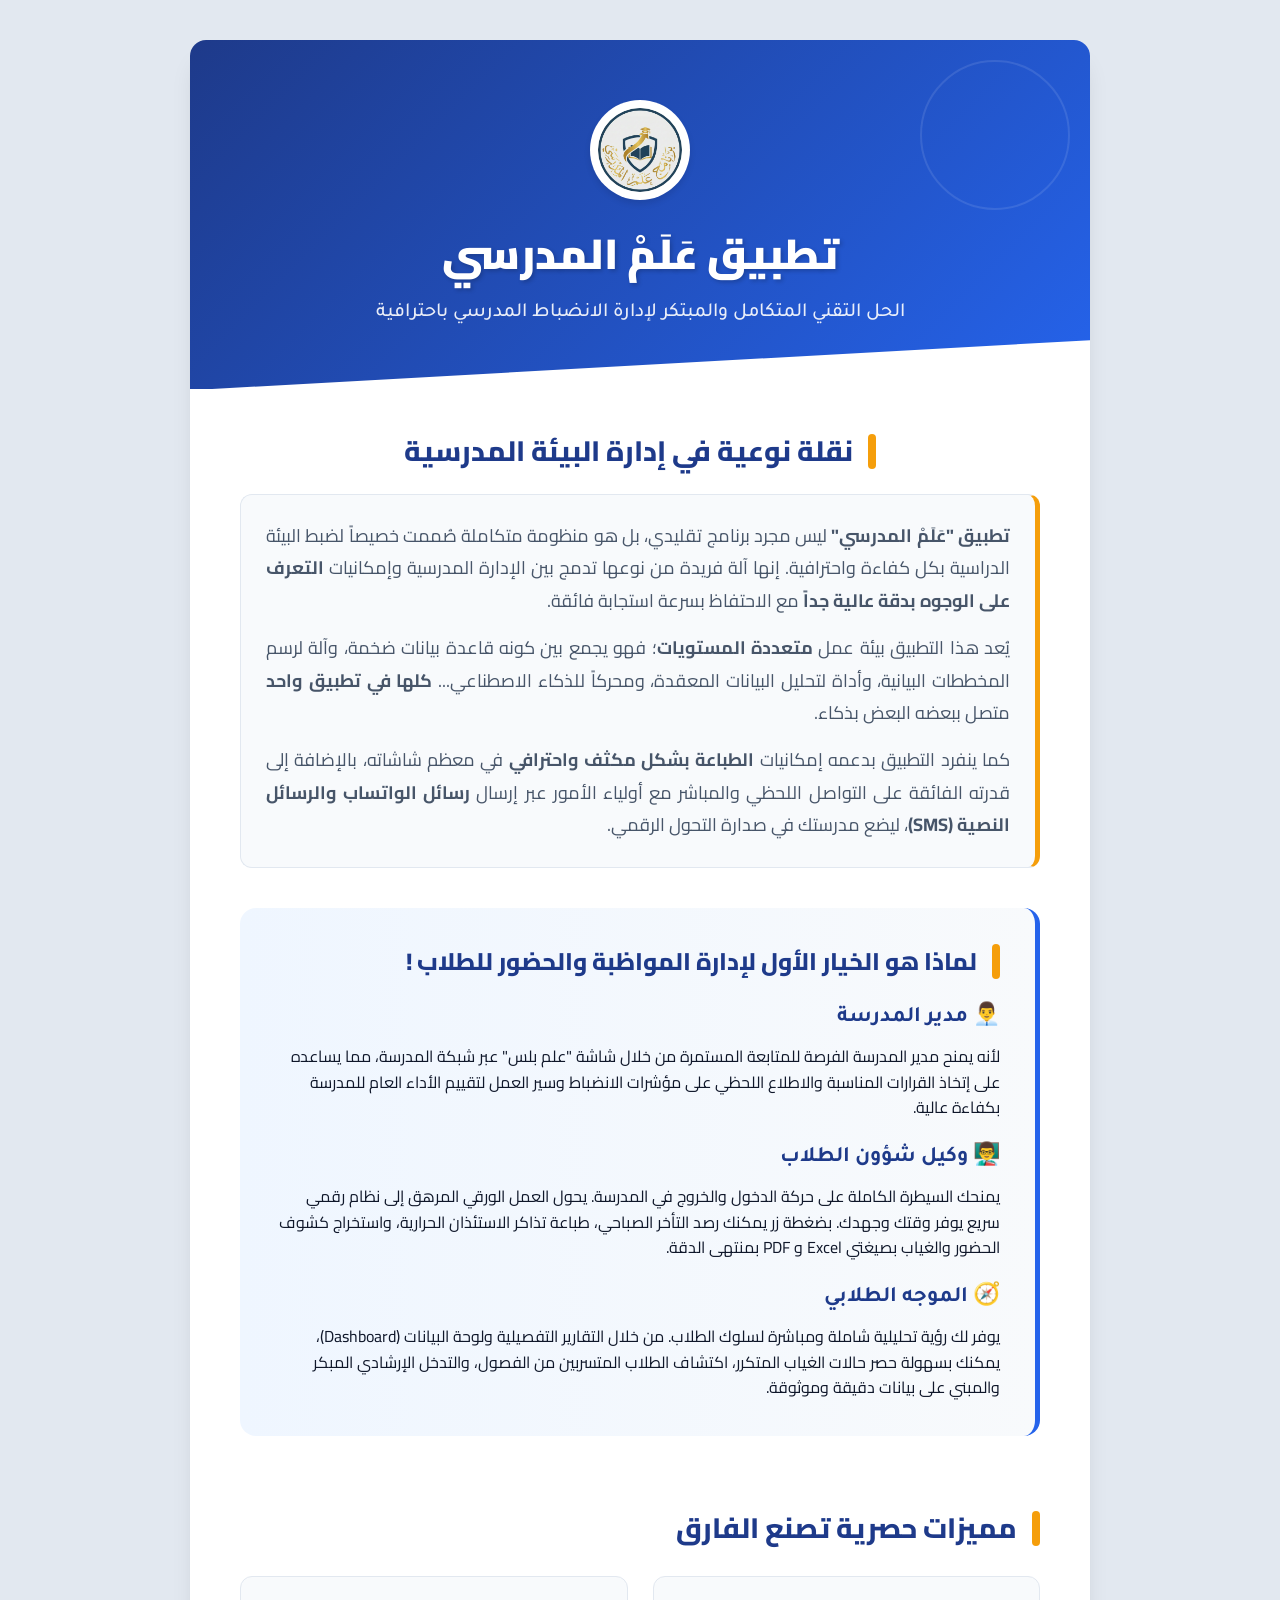
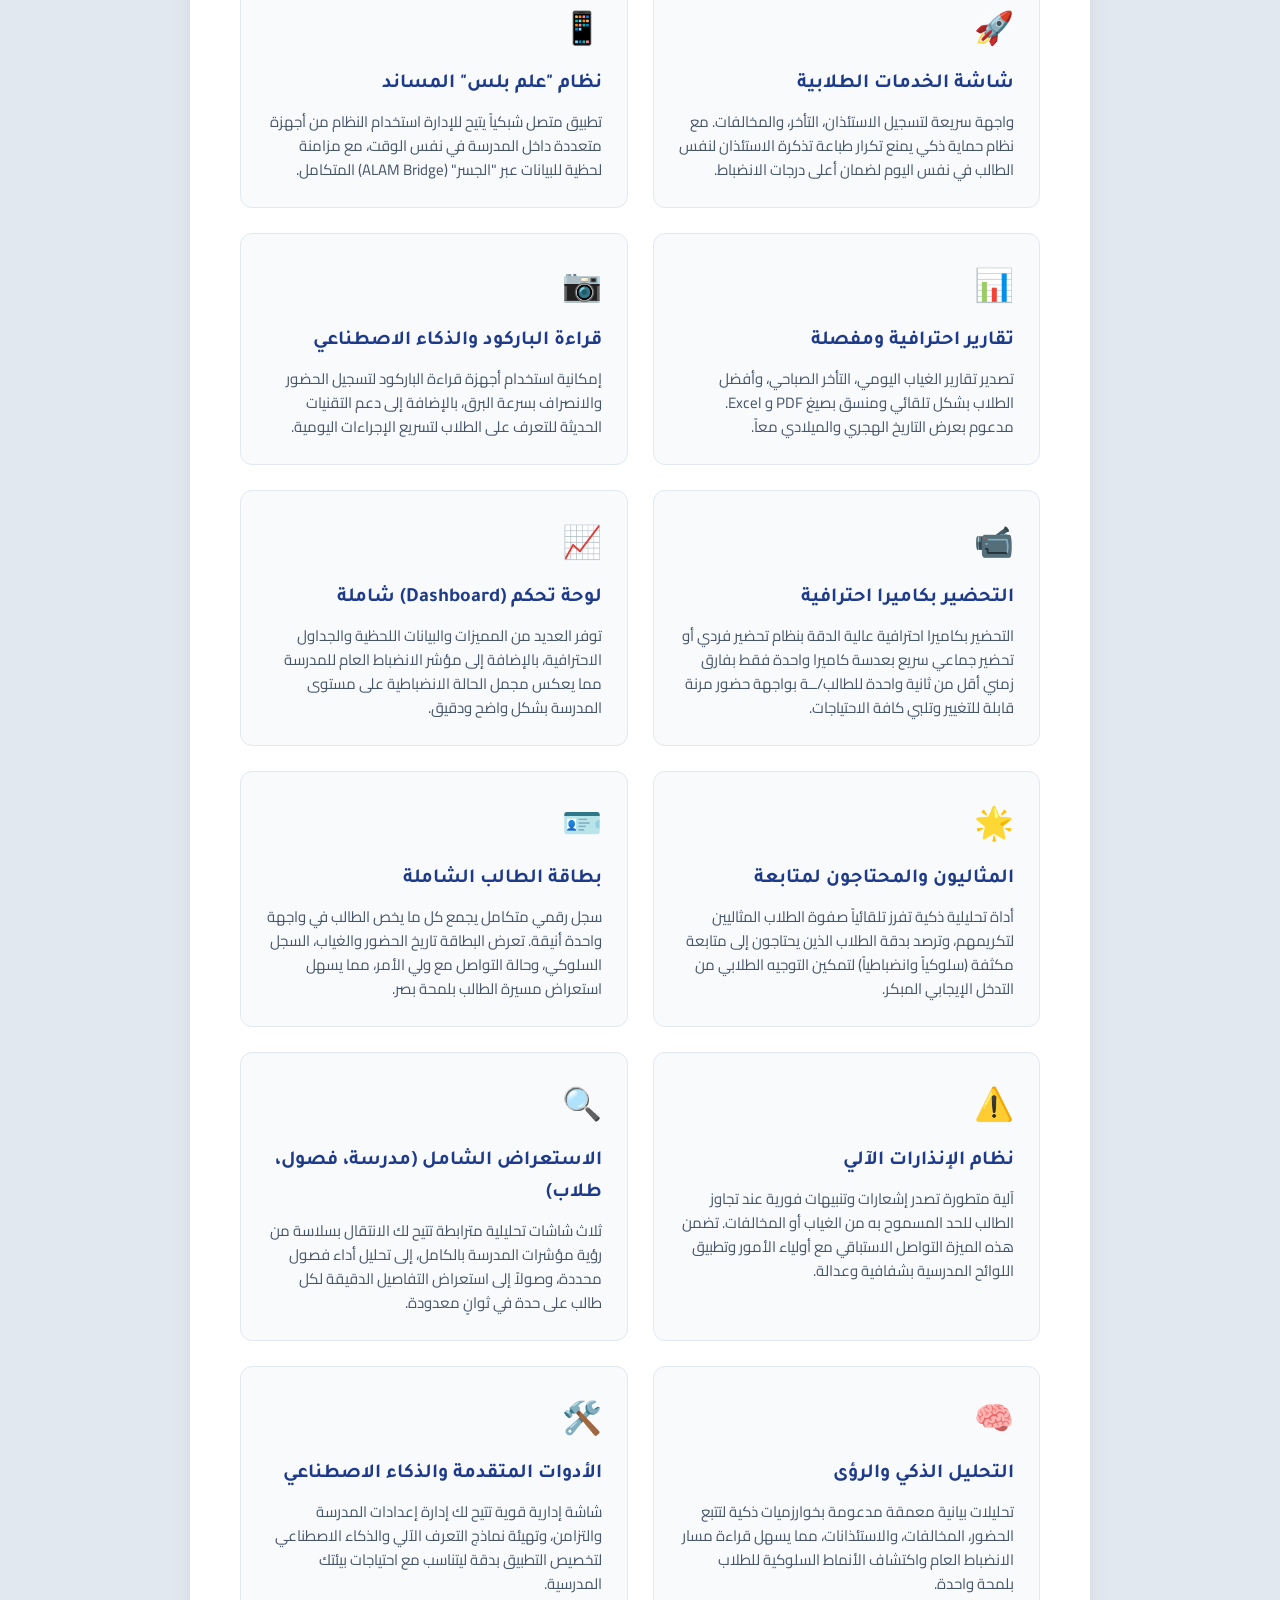
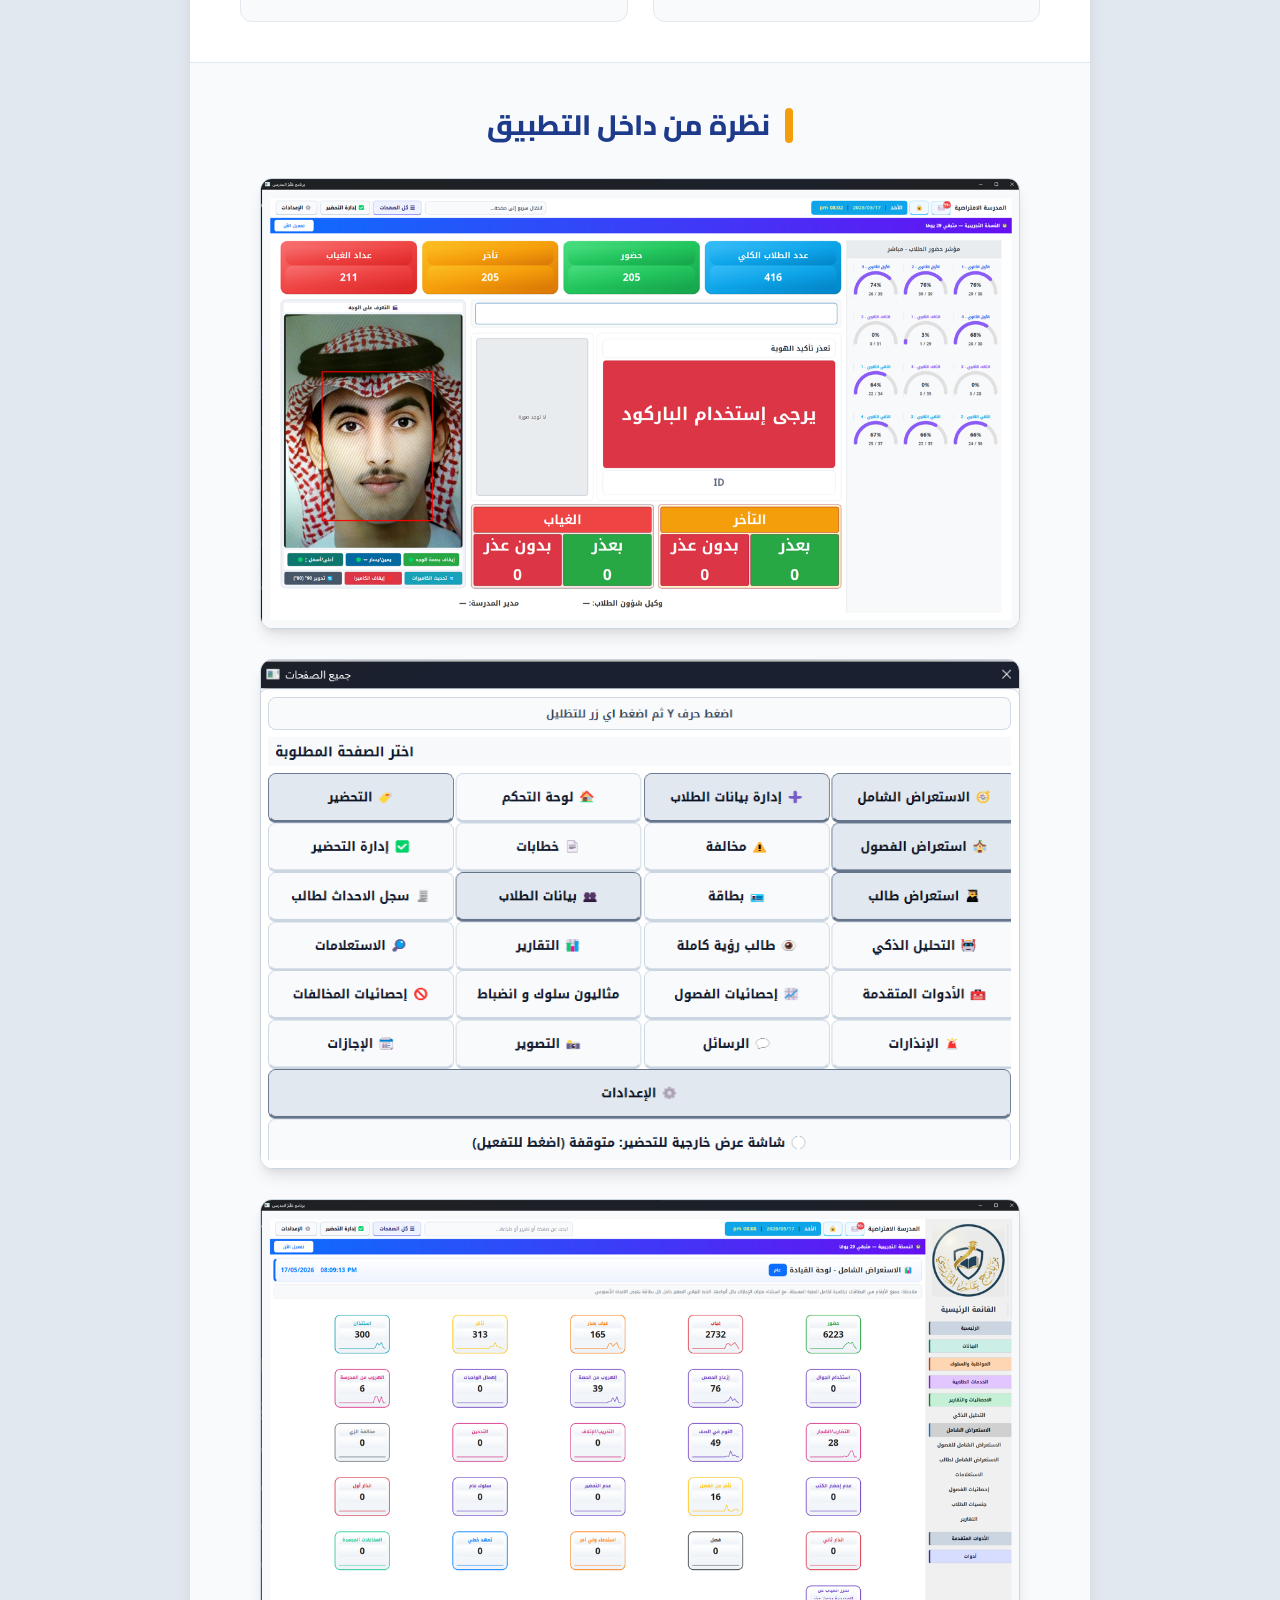
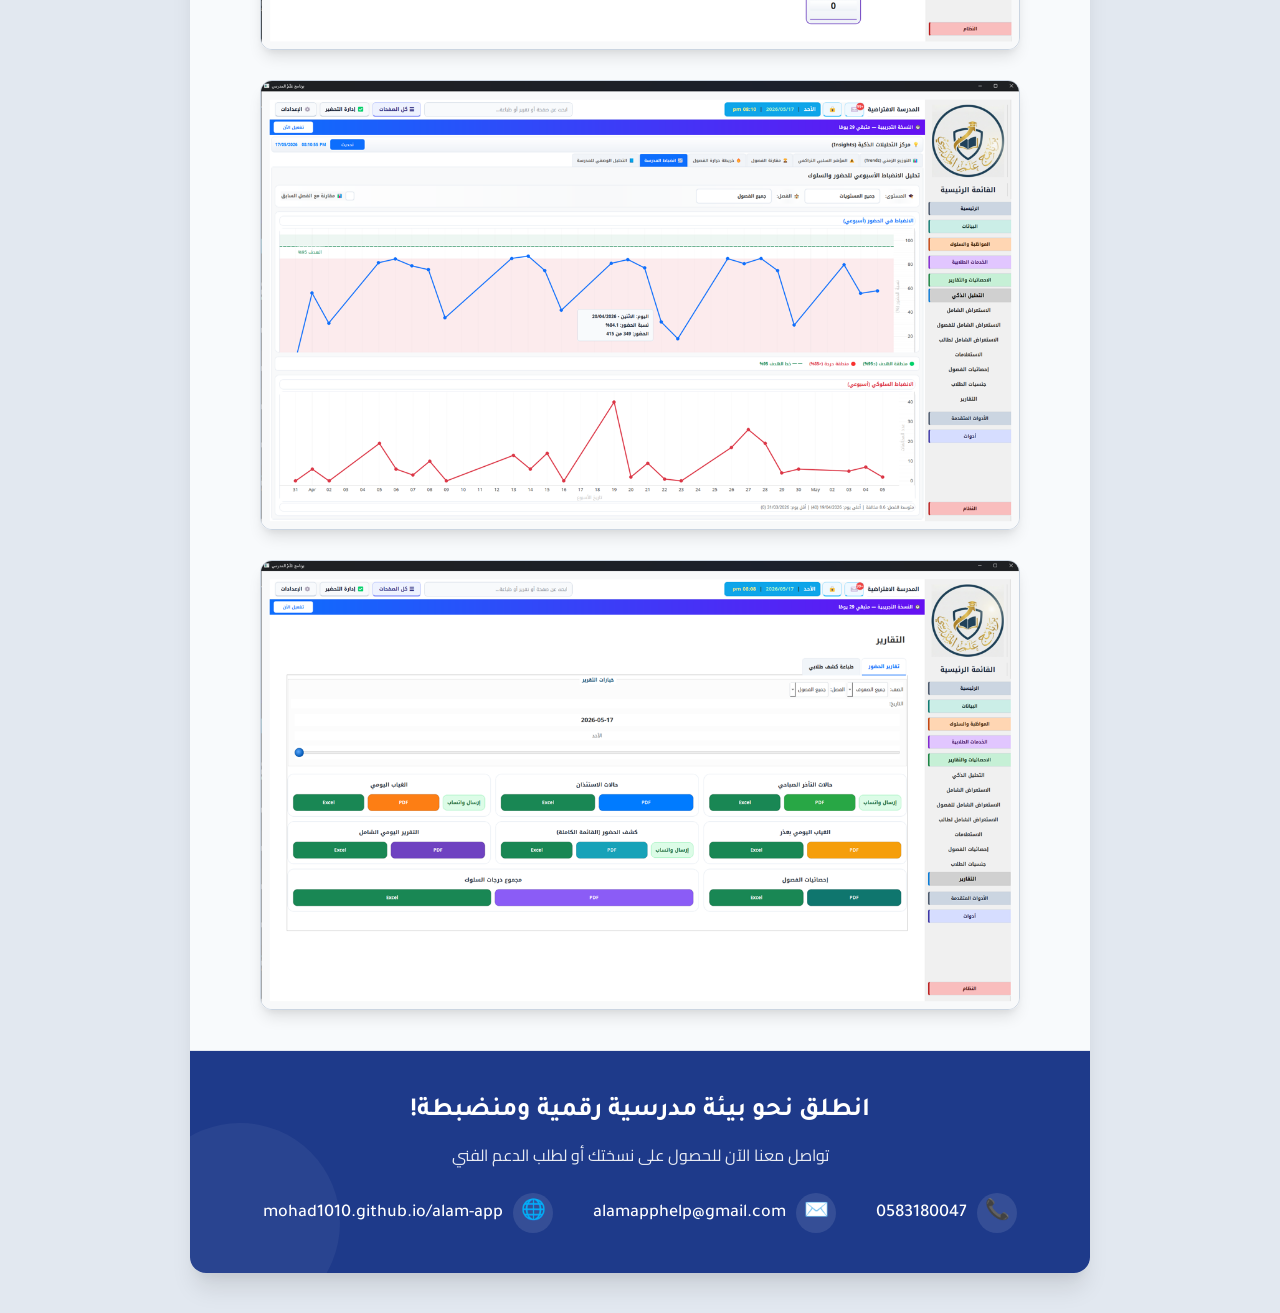
==== brochure.html @ b14b3588 "Add ALAM Brochure with screenshots" ====
<!DOCTYPE html>
<html lang="ar" dir="rtl">
<head>
    <meta charset="UTF-8">
    <meta name="viewport" content="width=device-width, initial-scale=1.0">
    <title>بروشور تطبيق عَلَمْ المدرسي</title>
    <link rel="preconnect" href="https://fonts.googleapis.com">
    <link rel="preconnect" href="https://fonts.gstatic.com" crossorigin>
    <link href="https://fonts.googleapis.com/css2?family=Cairo:wght@400;600;700;900&family=Tajawal:wght@400;500;700;800&display=swap" rel="stylesheet">
    <style>
        :root {
            --primary-color: #1e3a8a; /* Deep Blue */
            --secondary-color: #2563eb; /* Bright Blue */
            --accent-color: #f59e0b; /* Golden Yellow */
            --bg-light: #f8fafc;
            --text-dark: #0f172a;
            --text-muted: #475569;
            --white: #ffffff;
        }

        * {
            margin: 0;
            padding: 0;
            box-sizing: border-box;
        }

        body {
            font-family: 'Cairo', sans-serif;
            background-color: #e2e8f0;
            color: var(--text-dark);
            line-height: 1.6;
        }

        /* Container for the brochure (A4 proportions approx) */
        .brochure-container {
            max-width: 900px;
            margin: 40px auto;
            background: var(--white);
            box-shadow: 0 20px 25px -5px rgba(0, 0, 0, 0.1), 0 10px 10px -5px rgba(0, 0, 0, 0.04);
            border-radius: 16px;
            overflow: hidden;
            position: relative;
        }

        /* Header Section */
        .header {
            background: linear-gradient(135deg, var(--primary-color) 0%, var(--secondary-color) 100%);
            color: var(--white);
            text-align: center;
            padding: 60px 20px;
            position: relative;
        }

        .header::after {
            content: '';
            position: absolute;
            bottom: -1px;
            left: 0;
            width: 100%;
            height: 50px;
            background: var(--white);
            clip-path: polygon(0 100%, 100% 100%, 100% 0);
        }

        .logo-circle {
            width: 100px;
            height: 100px;
            background: var(--white);
            border-radius: 50%;
            margin: 0 auto 20px;
            display: flex;
            align-items: center;
            justify-content: center;
            box-shadow: 0 4px 6px rgba(0,0,0,0.1);
        }

        .logo-circle span {
            font-family: 'Tajawal', sans-serif;
            font-size: 36px;
            font-weight: 800;
            color: var(--primary-color);
        }

        .header h1 {
            font-size: 42px;
            font-weight: 900;
            margin-bottom: 10px;
            text-shadow: 2px 2px 4px rgba(0,0,0,0.2);
        }

        .header p {
            font-family: 'Tajawal', sans-serif;
            font-size: 20px;
            font-weight: 500;
            opacity: 0.9;
        }

        /* Content Sections */
        .section {
            padding: 40px 50px;
        }

        .section-title {
            font-size: 28px;
            font-weight: 800;
            color: var(--primary-color);
            margin-bottom: 25px;
            display: flex;
            align-items: center;
            gap: 15px;
        }

        .section-title::before {
            content: '';
            display: block;
            width: 8px;
            height: 35px;
            background-color: var(--accent-color);
            border-radius: 4px;
        }

        /* Grid Layouts */
        .features-grid {
            display: grid;
            grid-template-columns: repeat(auto-fit, minmax(350px, 1fr));
            gap: 25px;
        }

        .feature-card {
            background: var(--bg-light);
            border: 1px solid #e2e8f0;
            border-radius: 12px;
            padding: 25px;
            transition: transform 0.3s ease, box-shadow 0.3s ease;
            position: relative;
            overflow: hidden;
        }

        .feature-card:hover {
            transform: translateY(-5px);
            box-shadow: 0 10px 15px -3px rgba(0, 0, 0, 0.1);
            border-color: var(--secondary-color);
        }

        .feature-icon {
            font-size: 32px;
            margin-bottom: 15px;
            color: var(--secondary-color);
        }

        .feature-title {
            font-family: 'Tajawal', sans-serif;
            font-size: 20px;
            font-weight: 700;
            color: var(--primary-color);
            margin-bottom: 10px;
        }

        .feature-desc {
            font-size: 15px;
            color: var(--text-muted);
        }

        /* Why They Need It Section */
        .target-audience {
            background: linear-gradient(to right, #eff6ff, #f8fafc);
            border-radius: 16px;
            padding: 35px;
            margin: 30px 50px;
            border-right: 5px solid var(--secondary-color);
        }

        .target-item {
            margin-bottom: 20px;
        }
        
        .target-item:last-child {
            margin-bottom: 0;
        }

        .target-item h3 {
            font-family: 'Tajawal', sans-serif;
            font-size: 22px;
            color: var(--primary-color);
            margin-bottom: 8px;
            display: flex;
            align-items: center;
            gap: 10px;
        }

        /* Call to Action & Footer */
        .footer {
            background: var(--primary-color);
            color: var(--white);
            text-align: center;
            padding: 40px 20px;
            position: relative;
        }

        .contact-grid {
            display: flex;
            justify-content: center;
            gap: 40px;
            margin-top: 20px;
            flex-wrap: wrap;
        }

        .contact-item {
            display: flex;
            align-items: center;
            gap: 10px;
            font-size: 18px;
            font-family: 'Tajawal', sans-serif;
            font-weight: 500;
        }

        .contact-icon {
            background: rgba(255,255,255,0.1);
            width: 40px;
            height: 40px;
            display: flex;
            align-items: center;
            justify-content: center;
            border-radius: 50%;
            font-size: 20px;
        }

        /* Decorative Elements */
        .shape-1 {
            position: absolute;
            top: 20px;
            right: 20px;
            width: 150px;
            height: 150px;
            border: 2px solid rgba(255,255,255,0.1);
            border-radius: 50%;
        }

        .shape-2 {
            position: absolute;
            bottom: -50px;
            left: -50px;
            width: 200px;
            height: 200px;
            background: rgba(255,255,255,0.05);
            border-radius: 50%;
        }

        /* تحسينات الطباعة للحفاظ على الألوان والتصميم عند التحويل لـ PDF */
        @media print {
            * {
                -webkit-print-color-adjust: exact !important;
                print-color-adjust: exact !important;
            }
            body {
                background-color: white !important;
            }
            .brochure-container {
                box-shadow: none !important;
                margin: 0 !important;
                max-width: 100% !important;
                border-radius: 0 !important;
            }
            .feature-card, .target-item, img {
                page-break-inside: avoid !important;
            }
            .section {
                page-break-inside: avoid !important;
            }
            @page {
                margin: 0; /* إزالة هوامش الصفحة الافتراضية للطباعة */
            }
        }

    </style>
</head>
<body>

    <div class="brochure-container">
        <!-- Header -->
        <header class="header">
            <div class="shape-1"></div>
            <div class="logo-circle" style="padding: 8px;">
            <img src="logo.png" alt="شعار علم" style="width: 100%; height: 100%; object-fit: contain; border-radius: 50%;">
        </div>
            <h1>تطبيق عَلَمْ المدرسي</h1>
            <p>الحل التقني المتكامل والمبتكر لإدارة الانضباط المدرسي باحترافية</p>
        </header>

        <!-- Introduction Section -->
        <section class="section" style="background-color: #ffffff; padding-bottom: 10px;">
            <h2 class="section-title" style="justify-content: center; text-align: center; margin-bottom: 20px;">نقلة نوعية في إدارة البيئة المدرسية</h2>
            <div style="font-size: 18px; color: var(--text-muted); text-align: justify; line-height: 1.8; background: #f8fafc; padding: 25px; border-radius: 12px; border: 1px solid #e2e8f0; border-right: 5px solid var(--accent-color);">
                <p style="margin-bottom: 15px;">
                    <strong>تطبيق "عَلَمْ المدرسي"</strong> ليس مجرد برنامج تقليدي، بل هو منظومة متكاملة صُممت خصيصاً لضبط البيئة الدراسية بكل كفاءة واحترافية. إنها آلة فريدة من نوعها تدمج بين الإدارة المدرسية وإمكانيات <strong>التعرف على الوجوه بدقة عالية جداً</strong> مع الاحتفاظ بسرعة استجابة فائقة.
                </p>
                <p style="margin-bottom: 15px;">
                    يُعد هذا التطبيق بيئة عمل <strong>متعددة المستويات</strong>؛ فهو يجمع بين كونه قاعدة بيانات ضخمة، وآلة لرسم المخططات البيانية، وأداة لتحليل البيانات المعقدة، ومحركاً للذكاء الاصطناعي... <strong>كلها في تطبيق واحد</strong> متصل ببعضه البعض بذكاء.
                </p>
                <p>
                    كما ينفرد التطبيق بدعمه إمكانيات <strong>الطباعة بشكل مكثف واحترافي</strong> في معظم شاشاته، بالإضافة إلى قدرته الفائقة على التواصل اللحظي والمباشر مع أولياء الأمور عبر إرسال <strong>رسائل الواتساب والرسائل النصية (SMS)</strong>، ليضع مدرستك في صدارة التحول الرقمي.
                </p>
            </div>
        </section>

        <!-- Target Audience Section -->
        <div class="target-audience">
            <h2 class="section-title" style="font-size: 24px; margin-bottom: 20px;">لماذا هو الخيار الأول لإدارة المواظبة والحضور للطلاب !</h2>
            
            <div class="target-item">
                <h3>👨‍💼 مدير المدرسة</h3>
                <p>لأنه يمنح مدير المدرسة الفرصة للمتابعة المستمرة من خلال شاشة "علم بلس" عبر شبكة المدرسة، مما يساعده على إتخاذ القرارات المناسبة والاطلاع اللحظي على مؤشرات الانضباط وسير العمل لتقييم الأداء العام للمدرسة بكفاءة عالية.</p>
            </div>

            <div class="target-item">
                <h3>👨‍🏫 وكيل شؤون الطلاب</h3>
                <p>يمنحك السيطرة الكاملة على حركة الدخول والخروج في المدرسة. يحول العمل الورقي المرهق إلى نظام رقمي سريع يوفر وقتك وجهدك. بضغطة زر يمكنك رصد التأخر الصباحي، طباعة تذاكر الاستئذان الحرارية، واستخراج كشوف الحضور والغياب بصيغتي Excel و PDF بمنتهى الدقة.</p>
            </div>

            <div class="target-item">
                <h3>🧭 الموجه الطلابي</h3>
                <p>يوفر لك رؤية تحليلية شاملة ومباشرة لسلوك الطلاب. من خلال التقارير التفصيلية ولوحة البيانات (Dashboard)، يمكنك بسهولة حصر حالات الغياب المتكرر، اكتشاف الطلاب المتسربين من الفصول، والتدخل الإرشادي المبكر والمبني على بيانات دقيقة وموثوقة.</p>
            </div>
        </div>

        <!-- Features Section -->
        <section class="section">
            <h2 class="section-title">مميزات حصرية تصنع الفارق</h2>
            
            <div class="features-grid">
                <!-- Feature 1 -->
                <div class="feature-card">
                    <div class="feature-icon">🚀</div>
                    <h3 class="feature-title">شاشة الخدمات الطلابية</h3>
                    <p class="feature-desc">واجهة سريعة لتسجيل الاستئذان، التأخر، والمخالفات. مع نظام حماية ذكي يمنع تكرار طباعة تذكرة الاستئذان لنفس الطالب في نفس اليوم لضمان أعلى درجات الانضباط.</p>
                </div>

                <!-- Feature 2 -->
                <div class="feature-card">
                    <div class="feature-icon">📱</div>
                    <h3 class="feature-title">نظام "علم بلس" المساند</h3>
                    <p class="feature-desc">تطبيق متصل شبكياً يتيح للإدارة استخدام النظام من أجهزة متعددة داخل المدرسة في نفس الوقت، مع مزامنة لحظية للبيانات عبر "الجسر" (ALAM Bridge) المتكامل.</p>
                </div>

                <!-- Feature 3 -->
                <div class="feature-card">
                    <div class="feature-icon">📊</div>
                    <h3 class="feature-title">تقارير احترافية ومفصلة</h3>
                    <p class="feature-desc">تصدير تقارير الغياب اليومي، التأخر الصباحي، وأفضل الطلاب بشكل تلقائي ومنسق بصيغ PDF و Excel. مدعوم بعرض التاريخ الهجري والميلادي معاً.</p>
                </div>

                <!-- Feature 4 -->
                <div class="feature-card">
                    <div class="feature-icon">📷</div>
                    <h3 class="feature-title">قراءة الباركود والذكاء الاصطناعي</h3>
                    <p class="feature-desc">إمكانية استخدام أجهزة قراءة الباركود لتسجيل الحضور والانصراف بسرعة البرق، بالإضافة إلى دعم التقنيات الحديثة للتعرف على الطلاب لتسريع الإجراءات اليومية.</p>
                </div>

                <!-- Feature 5 -->
                <div class="feature-card">
                    <div class="feature-icon">📹</div>
                    <h3 class="feature-title">التحضير بكاميرا احترافية</h3>
                    <p class="feature-desc">التحضير بكاميرا احترافية عالية الدقة بنظام تحضير فردي أو تحضير جماعي سريع بعدسة كاميرا واحدة فقط بفارق زمني أقل من ثانية واحدة للطالب/ــة بواجهة حضور مرنة قابلة للتغيير وتلبي كافة الاحتياجات.</p>
                </div>

                <!-- Feature 6 -->
                <div class="feature-card">
                    <div class="feature-icon">📈</div>
                    <h3 class="feature-title">لوحة تحكم (Dashboard) شاملة</h3>
                    <p class="feature-desc">توفر العديد من المميزات والبيانات اللحظية والجداول الاحترافية، بالإضافة إلى مؤشر الانضباط العام للمدرسة مما يعكس مجمل الحالة الانضباطية على مستوى المدرسة بشكل واضح ودقيق.</p>
                </div>

                <!-- Feature 7 -->
                <div class="feature-card">
                    <div class="feature-icon">🌟</div>
                    <h3 class="feature-title">المثاليون والمحتاجون لمتابعة</h3>
                    <p class="feature-desc">أداة تحليلية ذكية تفرز تلقائياً صفوة الطلاب المثاليين لتكريمهم، وترصد بدقة الطلاب الذين يحتاجون إلى متابعة مكثفة (سلوكياً وانضباطياً) لتمكين التوجيه الطلابي من التدخل الإيجابي المبكر.</p>
                </div>

                <!-- Feature 8 -->
                <div class="feature-card">
                    <div class="feature-icon">🪪</div>
                    <h3 class="feature-title">بطاقة الطالب الشاملة</h3>
                    <p class="feature-desc">سجل رقمي متكامل يجمع كل ما يخص الطالب في واجهة واحدة أنيقة. تعرض البطاقة تاريخ الحضور والغياب، السجل السلوكي، وحالة التواصل مع ولي الأمر، مما يسهل استعراض مسيرة الطالب بلمحة بصر.</p>
                </div>

                <!-- Feature 9 -->
                <div class="feature-card">
                    <div class="feature-icon">⚠️</div>
                    <h3 class="feature-title">نظام الإنذارات الآلي</h3>
                    <p class="feature-desc">آلية متطورة تصدر إشعارات وتنبيهات فورية عند تجاوز الطالب للحد المسموح به من الغياب أو المخالفات. تضمن هذه الميزة التواصل الاستباقي مع أولياء الأمور وتطبيق اللوائح المدرسية بشفافية وعدالة.</p>
                </div>

                <!-- Feature 10 -->
                <div class="feature-card">
                    <div class="feature-icon">🔍</div>
                    <h3 class="feature-title">الاستعراض الشامل (مدرسة، فصول، طلاب)</h3>
                    <p class="feature-desc">ثلاث شاشات تحليلية مترابطة تتيح لك الانتقال بسلاسة من رؤية مؤشرات المدرسة بالكامل، إلى تحليل أداء فصول محددة، وصولاً إلى استعراض التفاصيل الدقيقة لكل طالب على حدة في ثوانٍ معدودة.</p>
                </div>

                <!-- Feature 11 -->
                <div class="feature-card">
                    <div class="feature-icon">🧠</div>
                    <h3 class="feature-title">التحليل الذكي والرؤى</h3>
                    <p class="feature-desc">تحليلات بيانية معمقة مدعومة بخوارزميات ذكية لتتبع الحضور، المخالفات، والاستئذانات، مما يسهل قراءة مسار الانضباط العام واكتشاف الأنماط السلوكية للطلاب بلمحة واحدة.</p>
                </div>

                <!-- Feature 12 -->
                <div class="feature-card">
                    <div class="feature-icon">🛠️</div>
                    <h3 class="feature-title">الأدوات المتقدمة والذكاء الاصطناعي</h3>
                    <p class="feature-desc">شاشة إدارية قوية تتيح لك إدارة إعدادات المدرسة والتزامن، وتهيئة نماذج التعرف الآلي والذكاء الاصطناعي لتخصيص التطبيق بدقة ليتناسب مع احتياجات بيئتك المدرسية.</p>
                </div>
            </div>
        </section>

        <!-- App Screenshots Section -->
        <section class="section" style="background-color: #f8fafc; border-top: 1px solid #e2e8f0; border-bottom: 1px solid #e2e8f0;">
            <h2 class="section-title" style="justify-content: center; margin-bottom: 30px;">نظرة من داخل التطبيق</h2>
            
            <div style="display: flex; flex-direction: column; gap: 30px; align-items: center; padding: 0 20px;">
                
                <!-- Image 1 -->
                <div style="width: 100%; max-width: 800px; border-radius: 12px; overflow: hidden; box-shadow: 0 10px 15px -3px rgba(0, 0, 0, 0.1), 0 4px 6px -2px rgba(0, 0, 0, 0.05); border: 1px solid #cbd5e1;">
                    <img src="screenshots/1.png" alt="واجهة التطبيق 1" style="width: 100%; height: auto; display: block;">
                </div>

                <!-- Image 2 -->
                <div style="width: 100%; max-width: 800px; border-radius: 12px; overflow: hidden; box-shadow: 0 10px 15px -3px rgba(0, 0, 0, 0.1), 0 4px 6px -2px rgba(0, 0, 0, 0.05); border: 1px solid #cbd5e1;">
                    <img src="screenshots/2.png" alt="واجهة التطبيق 2" style="width: 100%; height: auto; display: block;">
                </div>

                <!-- Image 3 -->
                <div style="width: 100%; max-width: 800px; border-radius: 12px; overflow: hidden; box-shadow: 0 10px 15px -3px rgba(0, 0, 0, 0.1), 0 4px 6px -2px rgba(0, 0, 0, 0.05); border: 1px solid #cbd5e1;">
                    <img src="screenshots/3.png" alt="واجهة التطبيق 3" style="width: 100%; height: auto; display: block;">
                </div>

                <!-- Image 4 -->
                <div style="width: 100%; max-width: 800px; border-radius: 12px; overflow: hidden; box-shadow: 0 10px 15px -3px rgba(0, 0, 0, 0.1), 0 4px 6px -2px rgba(0, 0, 0, 0.05); border: 1px solid #cbd5e1;">
                    <img src="screenshots/4.png" alt="واجهة التطبيق 4" style="width: 100%; height: auto; display: block;">
                </div>

                <!-- Image 5 -->
                <div style="width: 100%; max-width: 800px; border-radius: 12px; overflow: hidden; box-shadow: 0 10px 15px -3px rgba(0, 0, 0, 0.1), 0 4px 6px -2px rgba(0, 0, 0, 0.05); border: 1px solid #cbd5e1;">
                    <img src="screenshots/5.png" alt="واجهة التطبيق 5" style="width: 100%; height: auto; display: block;">
                </div>

            </div>
        </section>

        <!-- Footer / Contact -->
        <footer class="footer">
            <div class="shape-2"></div>
            <h2 style="font-family: 'Tajawal', sans-serif; font-size: 26px; margin-bottom: 10px;">انطلق نحو بيئة مدرسية رقمية ومنضبطة!</h2>
            <p style="opacity: 0.9; margin-bottom: 25px;">تواصل معنا الآن للحصول على نسختك أو لطلب الدعم الفني</p>
            
            <div class="contact-grid">
                <div class="contact-item">
                    <div class="contact-icon">📞</div>
                    <span>0583180047</span>
                </div>
                <div class="contact-item">
                    <div class="contact-icon">✉️</div>
                    <span>alamapphelp@gmail.com</span>
                </div>
                <div class="contact-item">
                    <div class="contact-icon">🌐</div>
                    <span>mohad1010.github.io/alam-app</span>
                </div>
            </div>
        </footer>
    </div>

</body>
</html>
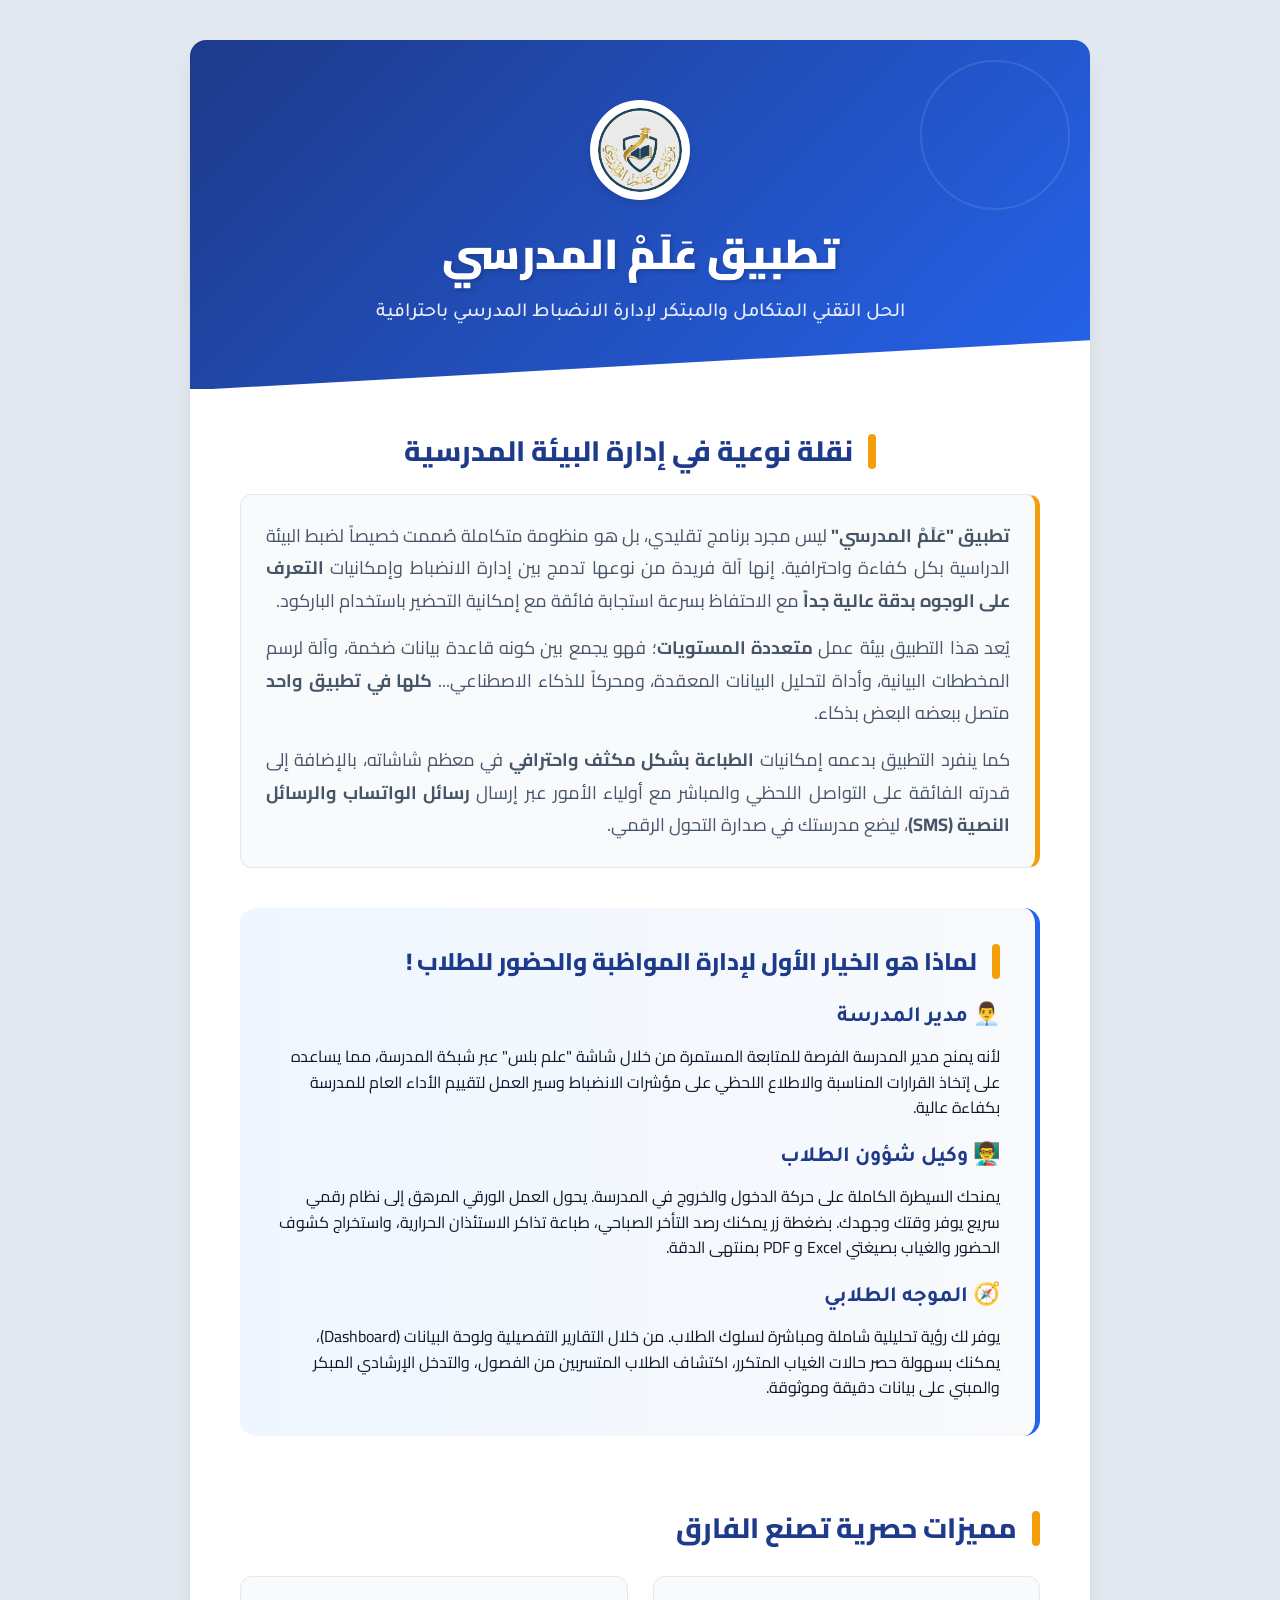
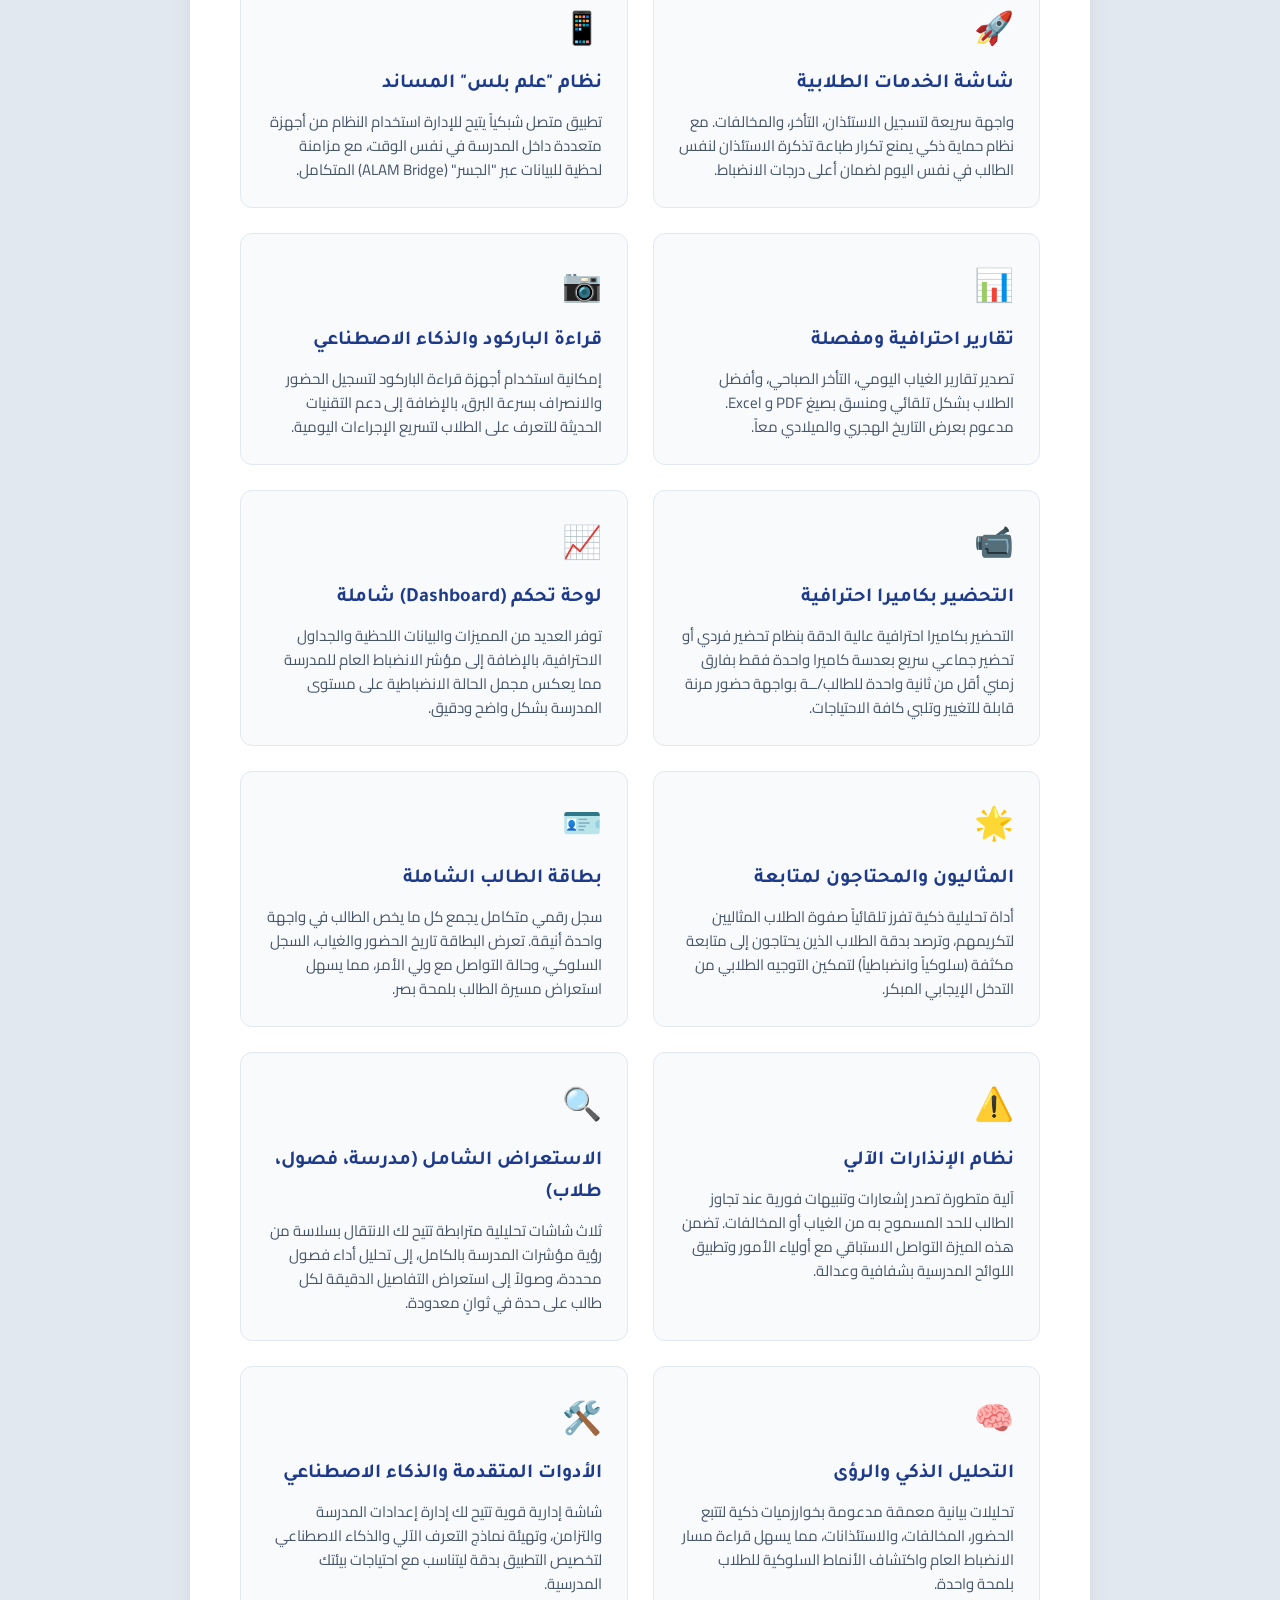
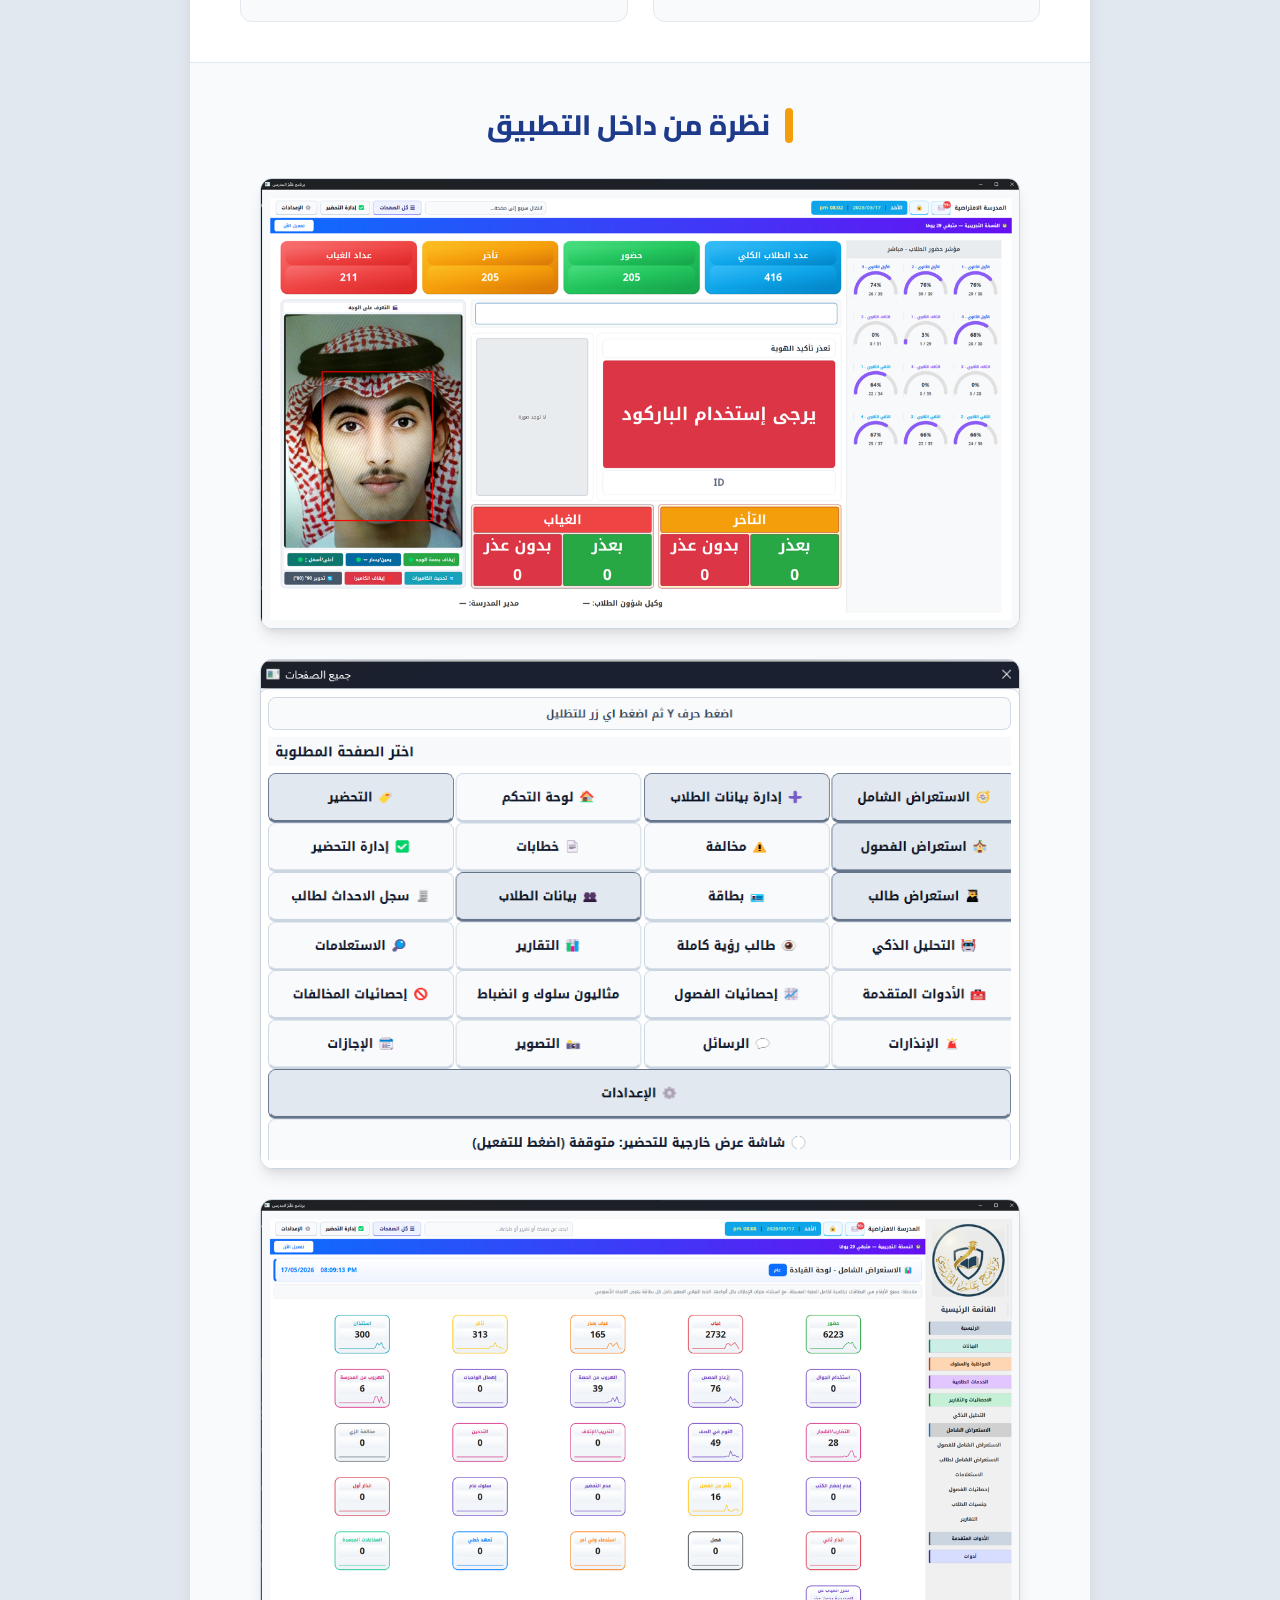
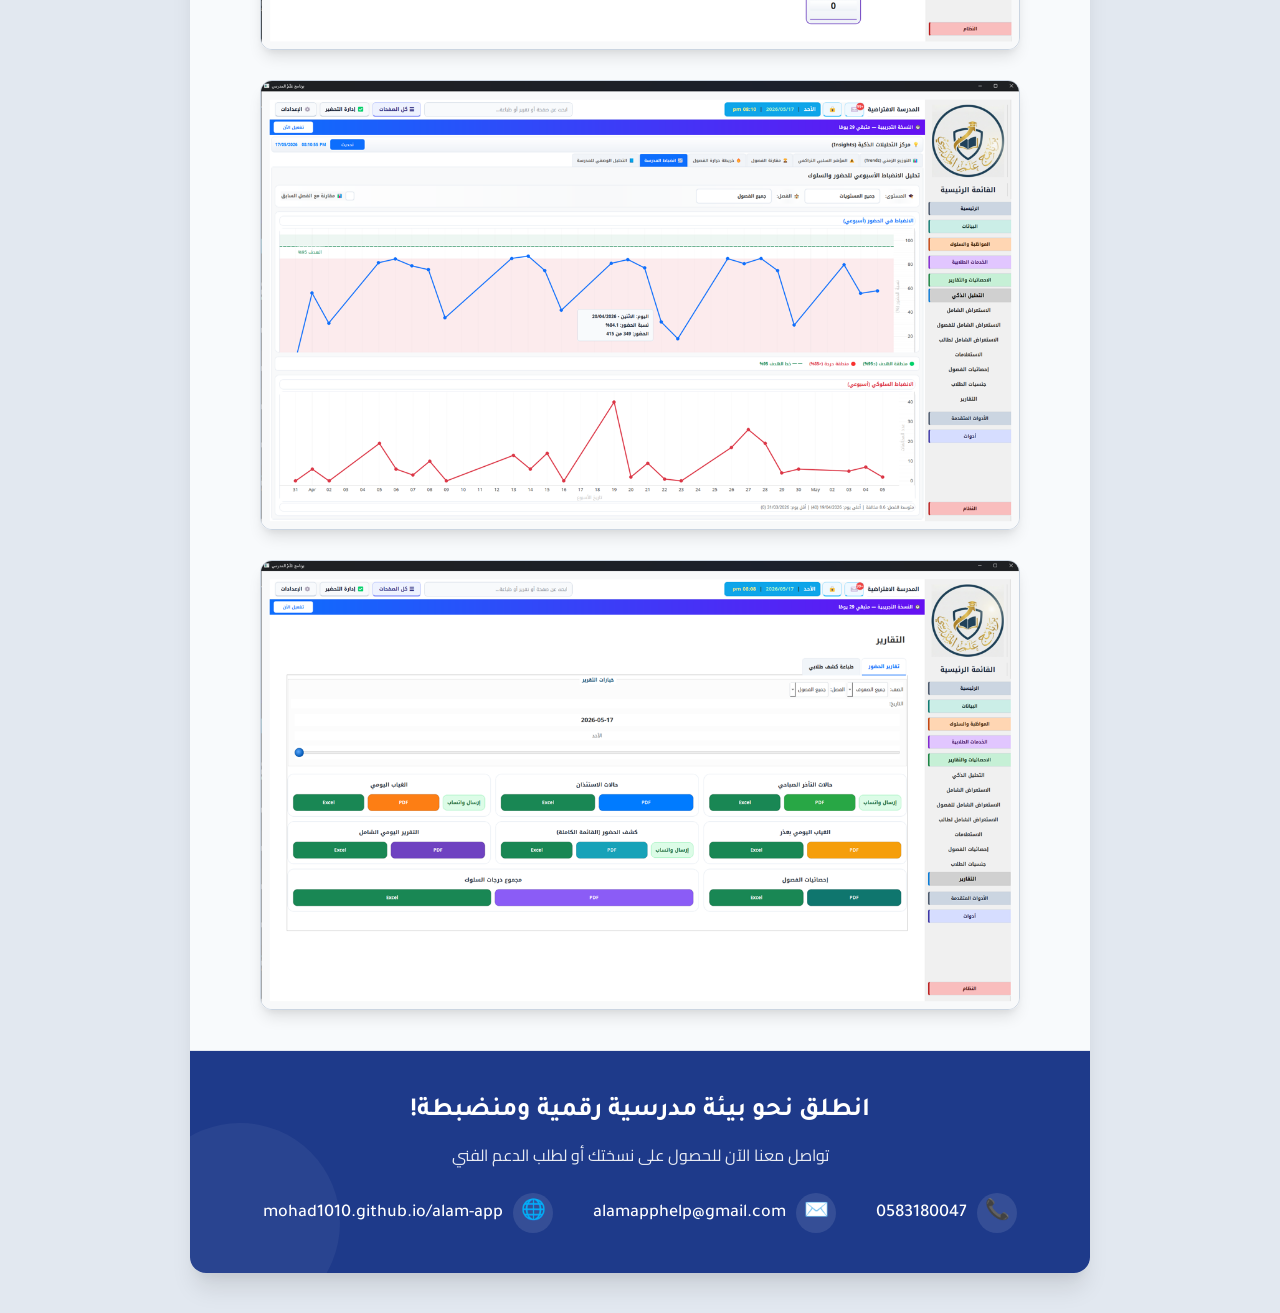
==== commit 47646278: "Update introduction text in brochure" ====
--- a/brochure.html
+++ b/brochure.html
@@ -292,7 +292,7 @@
             <h2 class="section-title" style="justify-content: center; text-align: center; margin-bottom: 20px;">نقلة نوعية في إدارة البيئة المدرسية</h2>
             <div style="font-size: 18px; color: var(--text-muted); text-align: justify; line-height: 1.8; background: #f8fafc; padding: 25px; border-radius: 12px; border: 1px solid #e2e8f0; border-right: 5px solid var(--accent-color);">
                 <p style="margin-bottom: 15px;">
-                    <strong>تطبيق "عَلَمْ المدرسي"</strong> ليس مجرد برنامج تقليدي، بل هو منظومة متكاملة صُممت خصيصاً لضبط البيئة الدراسية بكل كفاءة واحترافية. إنها آلة فريدة من نوعها تدمج بين الإدارة المدرسية وإمكانيات <strong>التعرف على الوجوه بدقة عالية جداً</strong> مع الاحتفاظ بسرعة استجابة فائقة.
+                    <strong>تطبيق "عَلَمْ المدرسي"</strong> ليس مجرد برنامج تقليدي، بل هو منظومة متكاملة صُممت خصيصاً لضبط البيئة الدراسية بكل كفاءة واحترافية. إنها آلة فريدة من نوعها تدمج بين إدارة الانضباط وإمكانيات <strong>التعرف على الوجوه بدقة عالية جداً</strong> مع الاحتفاظ بسرعة استجابة فائقة مع إمكانية التحضير باستخدام الباركود.
                 </p>
                 <p style="margin-bottom: 15px;">
                     يُعد هذا التطبيق بيئة عمل <strong>متعددة المستويات</strong>؛ فهو يجمع بين كونه قاعدة بيانات ضخمة، وآلة لرسم المخططات البيانية، وأداة لتحليل البيانات المعقدة، ومحركاً للذكاء الاصطناعي... <strong>كلها في تطبيق واحد</strong> متصل ببعضه البعض بذكاء.
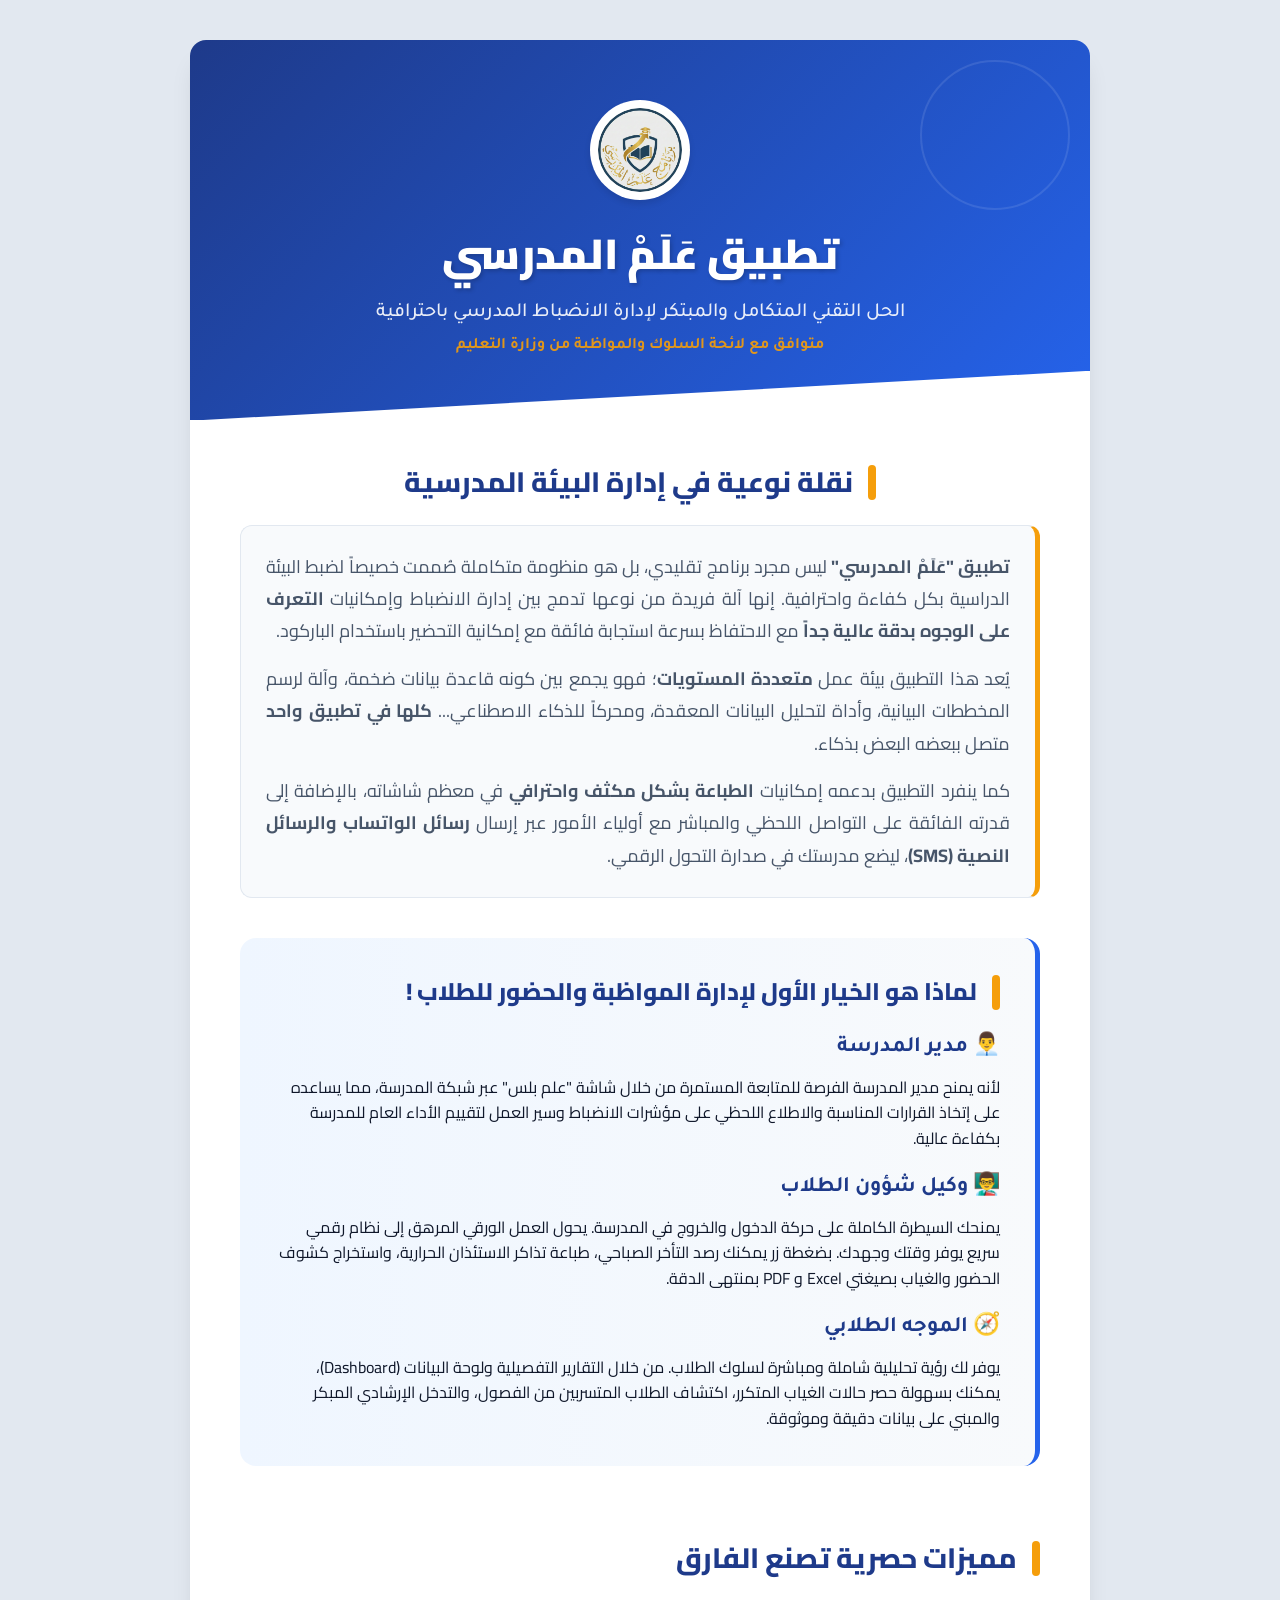
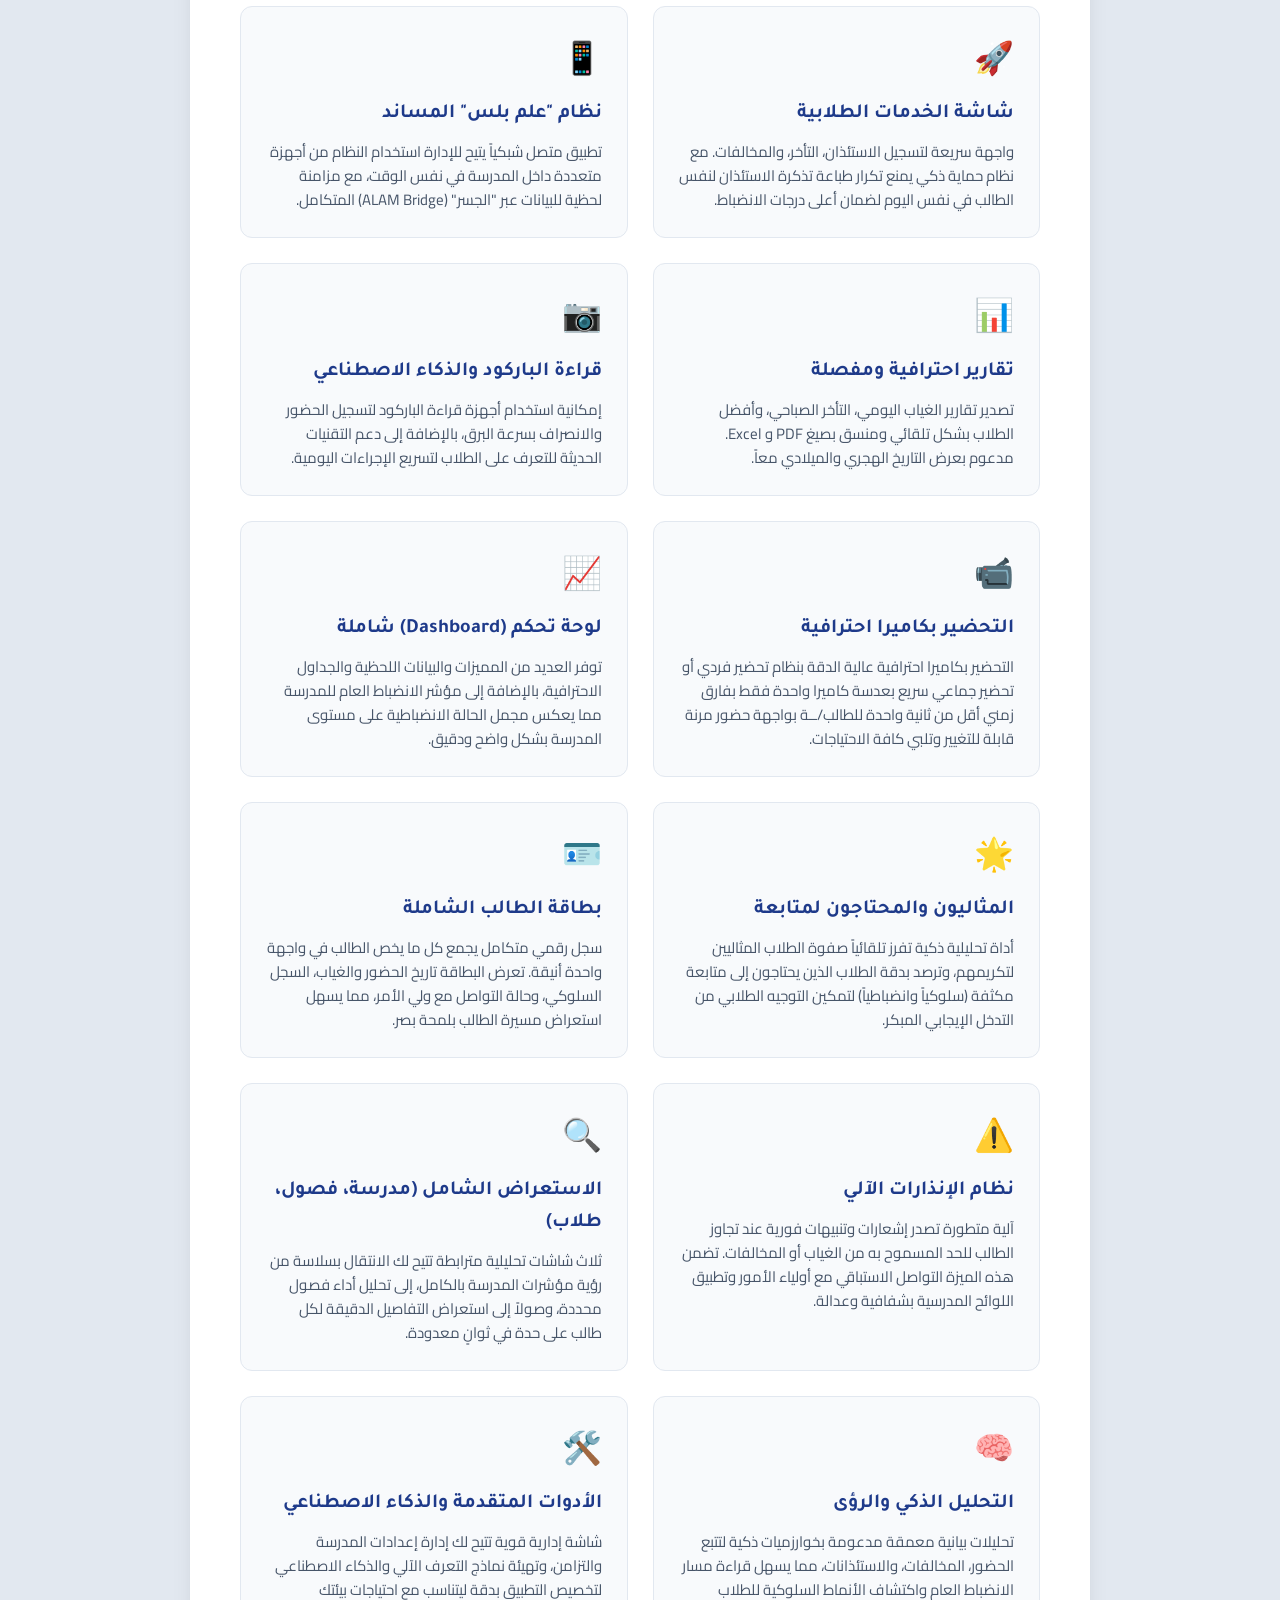
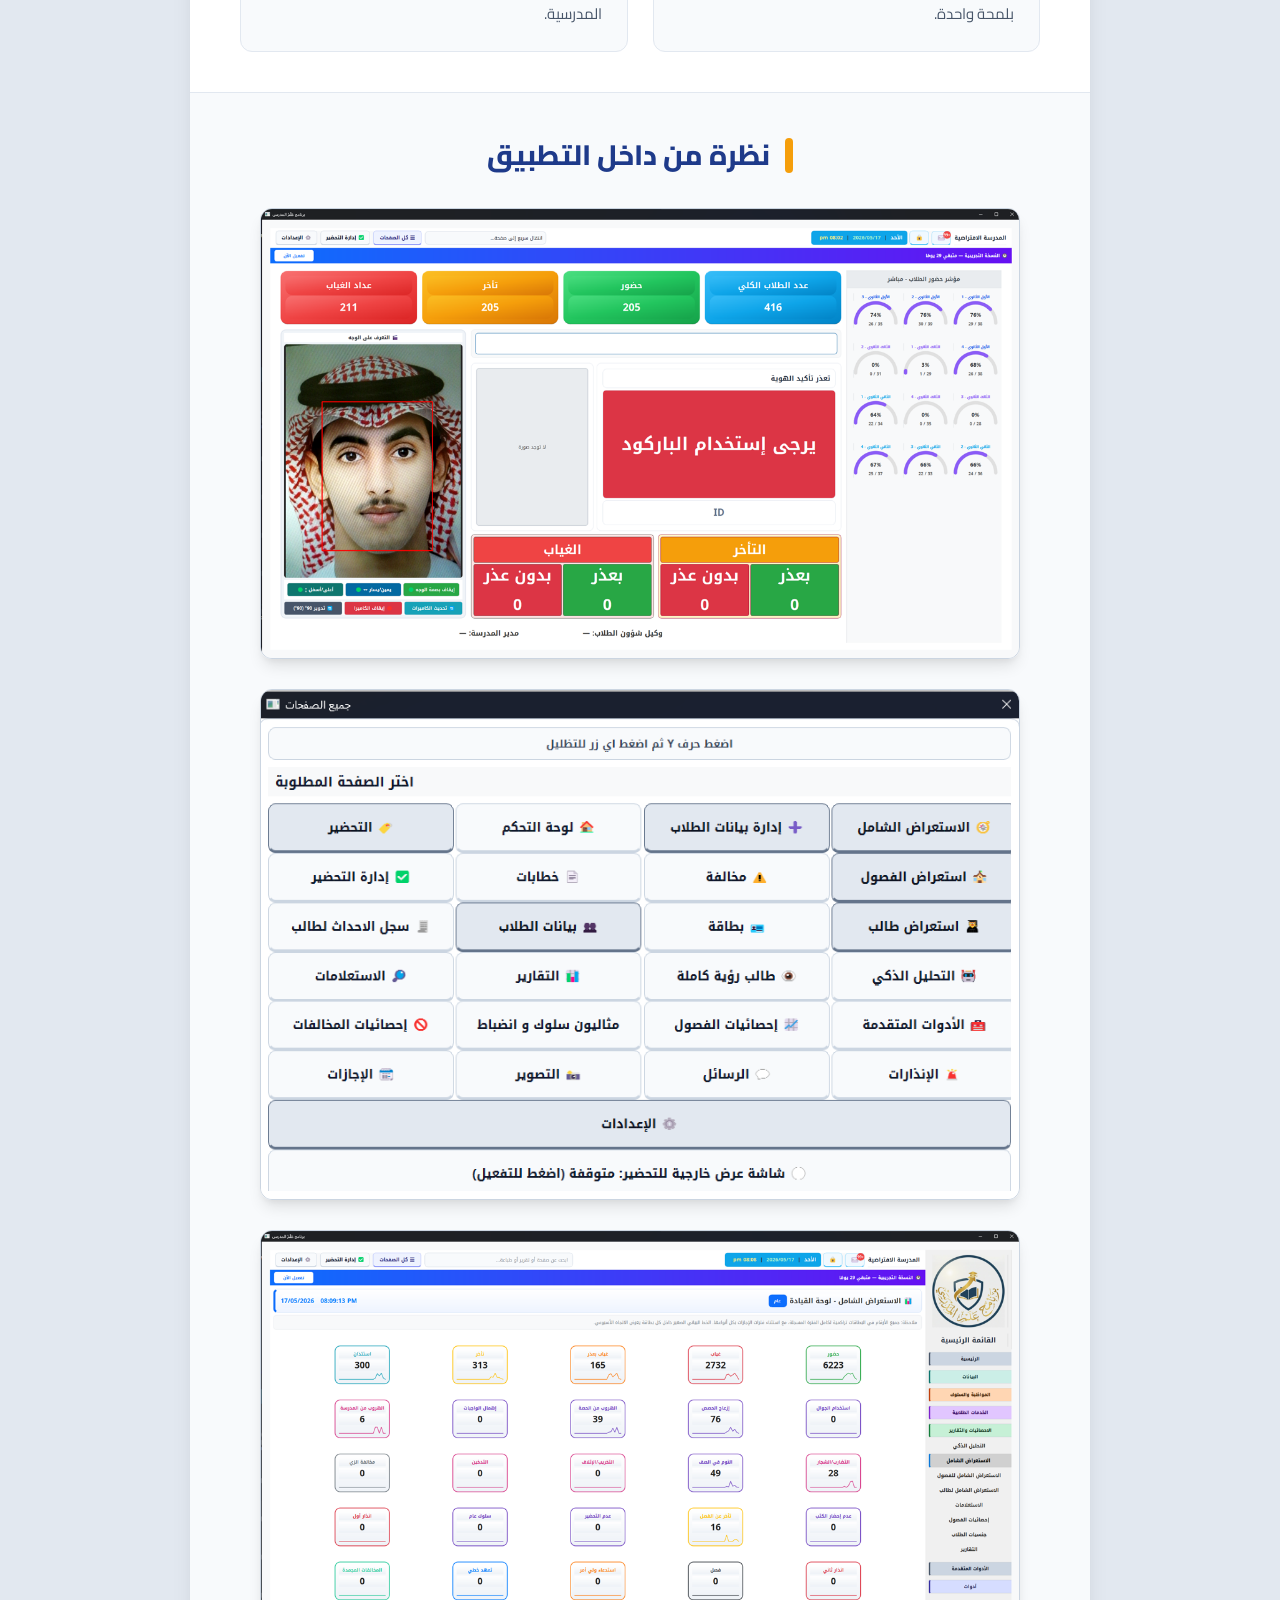
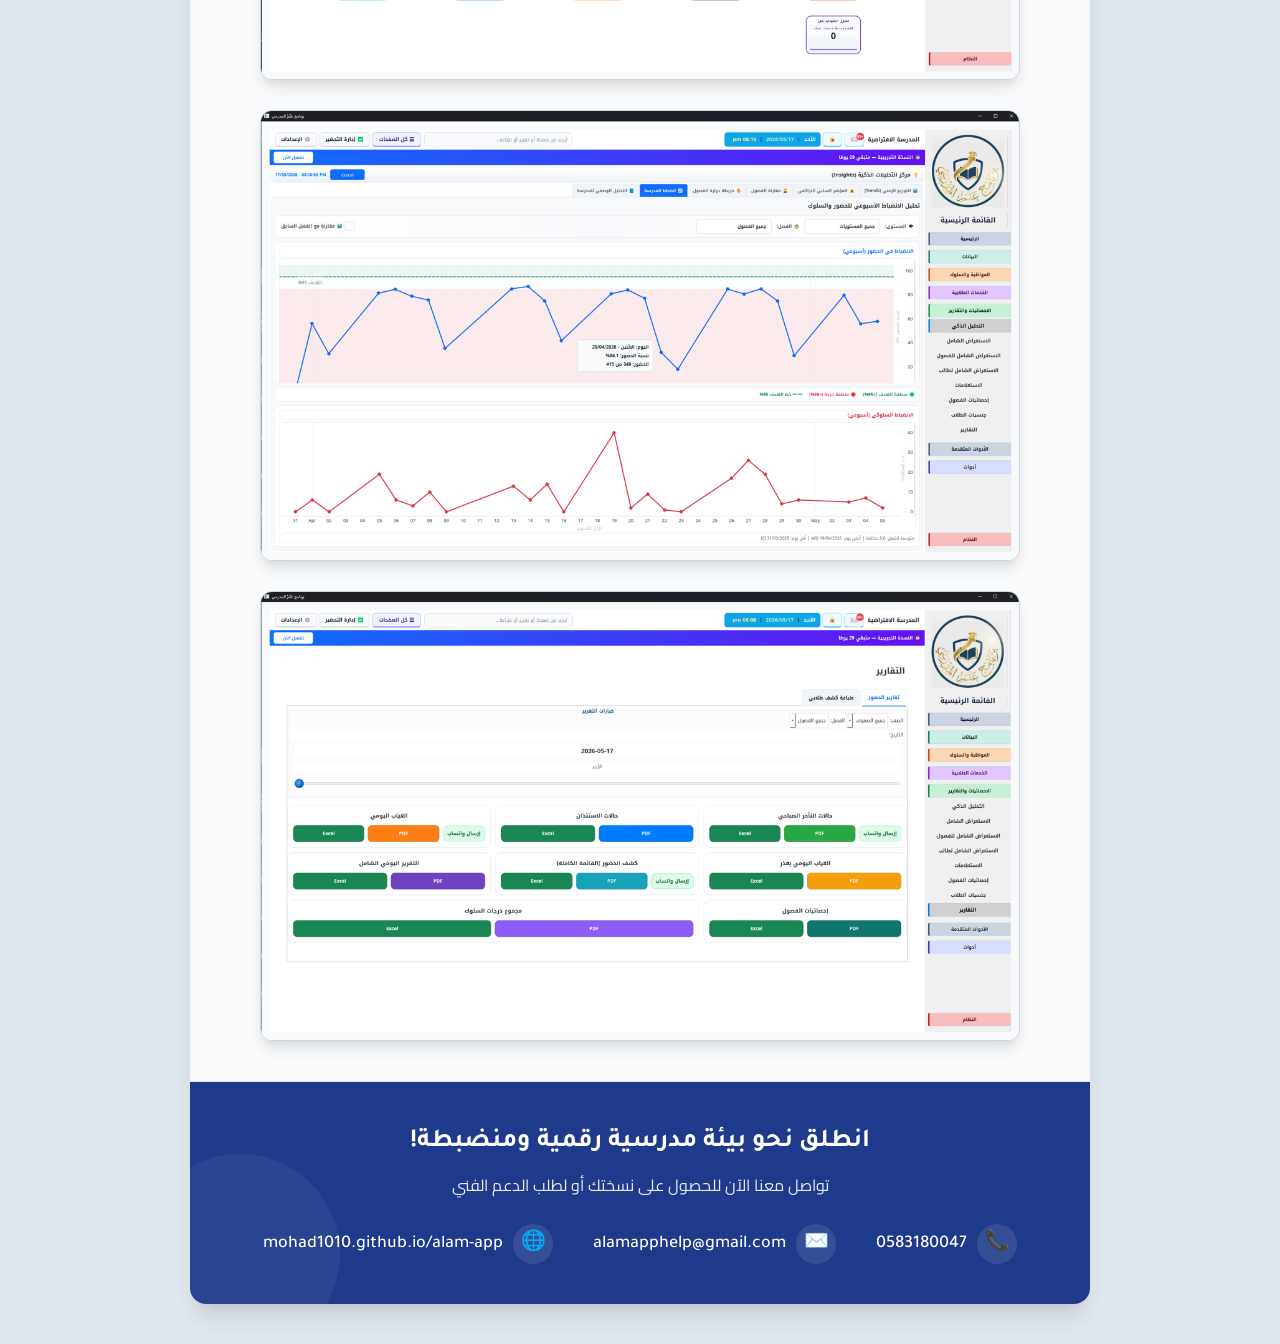
==== commit 268c19dd: "Add compatibility text to brochure header" ====
--- a/brochure.html
+++ b/brochure.html
@@ -285,6 +285,7 @@
         </div>
             <h1>تطبيق عَلَمْ المدرسي</h1>
             <p>الحل التقني المتكامل والمبتكر لإدارة الانضباط المدرسي باحترافية</p>
+            <p style="font-size: 16px; margin-top: 5px; font-weight: bold; color: var(--accent-color);">متوافق مع لائحة السلوك والمواظبة من وزارة التعليم</p>
         </header>
 
         <!-- Introduction Section -->
